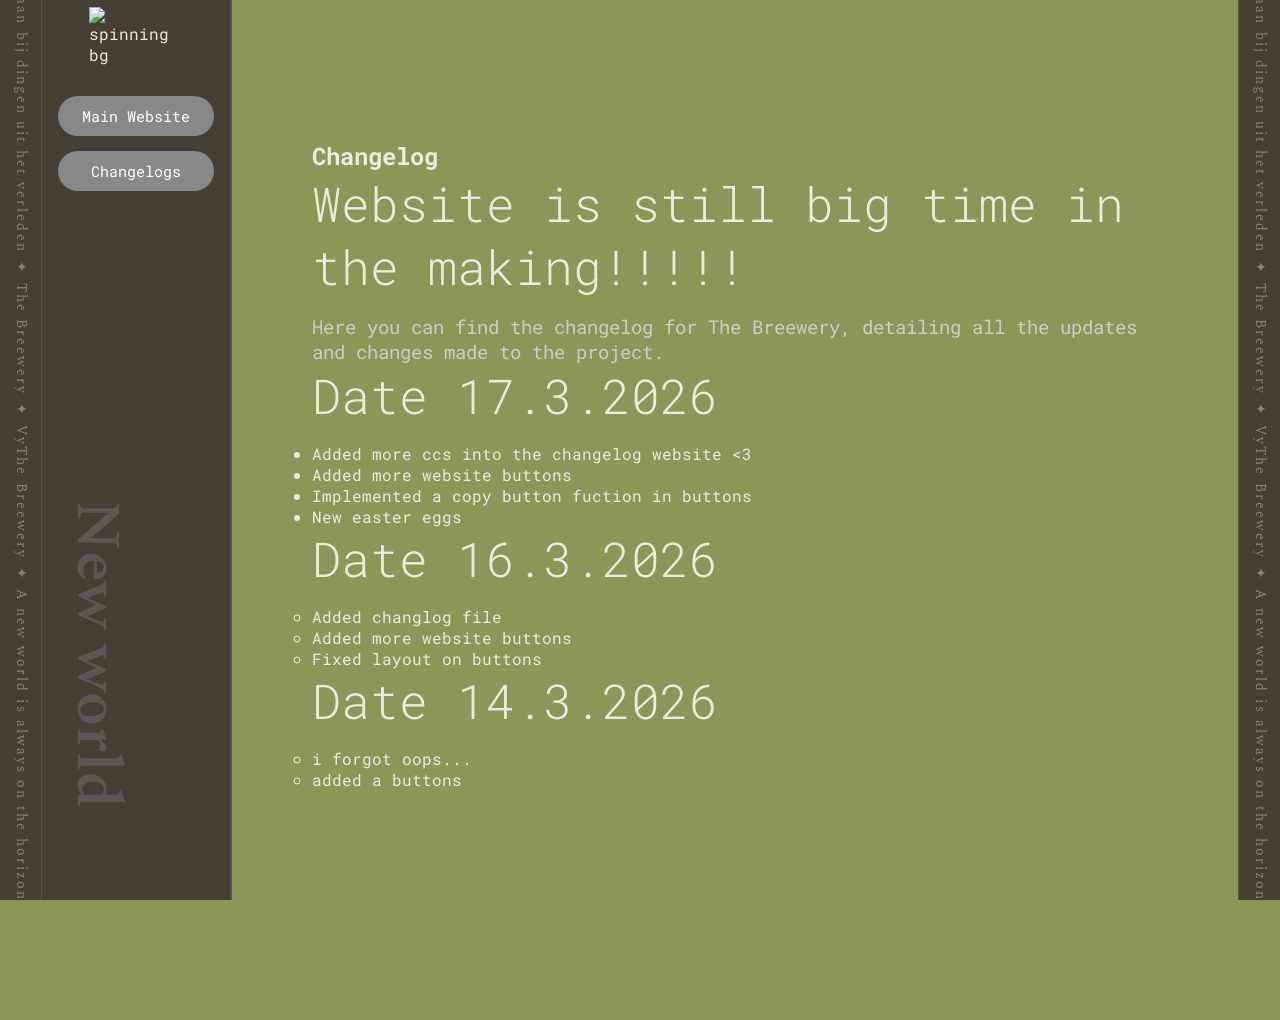
==== changelog.html @ ca7b268b "more info into the html changelog website" ====
<!DOCTYPE html>
<html lang="en">
<head>
    <meta charset="UTF-8">
    <title>The Breewery</title>
    <link rel="icon" type="image/x-icon" href="assets/favicon.ico">
    <link rel="stylesheet" href="style.css">

    <link rel="preconnect" href="https://fonts.googleapis.com">
    <link rel="preconnect" href="https://fonts.gstatic.com" crossorigin>
    <link href="https://fonts.googleapis.com/css2?family=Merriweather:ital,opsz,wght@0,18..144,300..900;1,18..144,300..900&family=Oswald:wght@200..700&family=Roboto+Mono:ital,wght@0,100..700;1,100..700&family=Spectral:ital,wght@0,200;0,300;0,400;0,500;0,600;0,700;0,800;1,200;1,300;1,400;1,500;1,600;1,700;1,800&display=swap" rel="stylesheet">
    <!-- Spetral, Roboto Mono, Merriweather, Oswald -->
</head>
<body>

<div class="layout">

    <div class="sidebar-ticker" aria-hidden="true">
        <span>The Breewery ✦ The Breewery ✦ A new world is always on the horizon ✦ The Breewery ✦ Vieme vytvoriť budúcnosť pre každého ✦ The Breewery ✦ Het leven gaat verder, maar blijf nooit stilstaan bij dingen uit het verleden ✦ The Breewery ✦ VyThe Breewery ✦ A new world is always on the horizon ✦ The Breewery ✦ Vieme vytvoriť budúcnosť pre každého ✦ The Breewery ✦tvor dačo nové každý deň ✦ The Breewery ✦ Organize your life and see clearly ✦ The Breewery ✦ The Breewery ✦ </span>
    </div>

    <nav class="sidebar">
        <div class="spin-bg-sidebar">
            <img src="assets/staticpicspin.png" class="spinner-img-sidebar" alt="spinning bg">
        </div>
        <a href="index.html"    class="nav-btn" data-sound="switch">Main Website</a>
        <a href="changelog.html"   class="nav-btn" data-sound="switch">Changelogs</a>

        <p class="sidebar-text"> New world </p>
    </nav>

<main class="content">
    <section id="changelog">
        <h1>Changelog</h1>

        <h2>Website is still big time in the making!!!!!</h2>
        <p>Here you can find the changelog for The Breewery, detailing all the updates and changes made to the project.</p>

        <h2>Date 17.3.2026</h2>
        <ul>
            <li>Added more ccs into the changelog website <3</li>
            <li>Added more website buttons</li>
            <li>Implemented a copy button fuction in buttons </li>
            <li>New easter eggs</li>

        <h2>Date 16.3.2026</h2>
        <ul>
            <li>Added changlog file</li>
            <li>Added more website buttons</li>
            <li>Fixed layout on buttons</li>
        </ul>

        <h2>Date 14.3.2026</h2>
        <ul>
            <li>i forgot oops...</li>
            <li>added a buttons</li>

        </ul>


    </section>


</main>

    <!-- Right Ticker strip -->
    <div class="sidebar-ticker sidebar-ticker--right" aria-hidden="true">
        <span>The Breewery ✦ The Breewery ✦ A new world is always on the horizon ✦ The Breewery ✦ Vieme vytvoriť budúcnosť pre každého ✦ The Breewery ✦ Het leven gaat verder, maar blijf nooit stilstaan bij dingen uit het verleden ✦ The Breewery ✦ VyThe Breewery ✦ A new world is always on the horizon ✦ The Breewery ✦ Vieme vytvoriť budúcnosť pre každého ✦ The Breewery ✦tvor dačo nové každý deň ✦ The Breewery ✦ Organize your life and see clearly ✦ The Breewery ✦ The Breewery ✦ </span>
    </div>

</div>
</body>
</html>
---- style.css ----
* {
    margin: 0;
    padding: 0;
    box-sizing: border-box;
}

body {
    background-color: #8c9657;
    color: #ecebe1; /* #f0e5c7 use this one if u feel chinese */
    font-family: Roboto Mono, monospace;
    min-height: 100vh;
}

/* ── Layout ─────────────────────────────────── */
.layout {
    display: flex;
    min-height: 100vh;
}

/* ── Sidebar ─────────────────────────────────── */
.sidebar {
    font-family: Roboto Mono, monospace;
    width: 190px;
    min-width: 190px;
    display: flex;
    flex-direction: column;
    align-items: center;
    gap: 15px;
    padding: 180px 16px 32px;
    position: sticky;
    top: 0;
    height: 100vh;
    border-right: 2px solid #555;
    background-color: #473f34;
    overflow: hidden;
    padding-top: 7.5%;
}

.nav-btn {
    display: block;
    width: 100%;
    padding: 10px 16px;
    background-color: #888;
    color: #fff;
    text-decoration: none;
    text-align: center;
    border-radius: 999px;
    font-size: 0.95rem;
    transition: background-color 0.2s ease, box-shadow 0.2s ease;
    position: relative;
    z-index: 1;
}
.nav-btn:hover {
    background-color: #bbb;
    box-shadow: 0 0 12px 4px rgba(255, 255, 255, 0.5);
    color: #111;
}

.sidebar-text {
    font-family: Spectral, serif;
    writing-mode: vertical-rl;
    text-orientation: mixed;
    font-size: clamp(2rem, 7vh, 10rem);
    font-weight: 600;
    margin-bottom: 60px;
    margin-top: auto;
    margin-right: 50%;
    color: #5e5555;
}

/* ── Main Content ────────────────────────────── */
.content {
    flex: 1;
    position: relative;
    padding: 60px 80px;
    overflow: hidden;
}

/* ── Spinning Background Image ───────────────── */
.spin-bg {
    position: fixed;
    top: 50%;
    left: calc(190px + 93%);
    transform: translate(-50%, -50%);
    z-index: 0;
    pointer-events: none;
    opacity: 0.60;
}

.spinner-img {
    width: 500px;
    height: 500px;
    object-fit: contain;
    animation: spin 12s linear infinite;
}

@keyframes spin {
    from { transform: rotate(0deg); }
    to   { transform: rotate(360deg); }
}

/* ── Sections ────────────────────────────────── */
section {
    position: relative;
    z-index: 1;
    min-height: 100vh;
    display: flex;
    flex-direction: column;
    justify-content: flex-start;
    padding-top: 80px;
}

section h2 {
    font-size: 3rem;
    font-weight: 300;
    margin-bottom: 16px;
}

section p {
    font-size: 1.2rem;
    color: #ccc;
}

/* ── Mute Button ─────────────────────────────── */
.mute-btn {
    position: fixed;
    bottom: 24px;
    left: 57px;
    z-index: 100;
    background-color: #888;
    border: none;
    border-radius: 999px;
    padding: 10px 16px;
    font-size: 1.2rem;
    cursor: pointer;
    transition: background-color 0.2s ease, box-shadow 0.2s ease;
    color: #fff;
}

.mute-btn:hover {
    background-color: #bbb;
    box-shadow: 0 0 12px 4px rgba(255, 255, 255, 0.5);
}

/* ── Spinning Background Image (sidebar) ─────── */
.spin-bg-sidebar {
    position: absolute;
    top: 1%;
    left: 50%;
    margin-block: -2px;
    transform: translateX(-50%);
    z-index: 0;
    pointer-events: none;
    opacity: 1;
}

.spinner-img-sidebar {
    width: clamp(60px, 17vw, 160px);
    height: clamp(60px, 17vw, 160px);
    object-fit: contain;
    animation: spin 12s linear infinite;
}

/* ── Sidebar Ticker ──────────────────────────── */
.sidebar-ticker {
    font-family: Spectral, serif;
    width: 42px;
    min-width: 42px;
    position: sticky;
    top: 0;
    height: 100vh;
    overflow: hidden;
    display: flex;
    align-items: center;
    justify-content: center;
    background-color: #473f34;
    border-right: 1px solid #555;
    z-index: 1;
}

.sidebar-ticker span {
    display: block;
    writing-mode: vertical-rl;
    text-orientation: mixed;
    white-space: nowrap;
    font-size: 0.85rem;
    letter-spacing: 0.15em;
    color: #fff;
    opacity: 0.35;
    animation: ticker-scroll 18s linear infinite;
}

@keyframes ticker-scroll {
    from { transform: translateY(0%); }
    to   { transform: translateY(-30%); }
}

/* ── Right Sidebar Ticker ─────────────────────── */
.sidebar-ticker--right {
    border-right: none;
    border-left: 1px solid #555;
}

.sidebar-ticker--right span {
    animation-direction: reverse;
}

/* ── Social Icons ────────────────────────────── */
.socials-row {
    display: flex;
    flex-direction: row;
    align-items: center;
    gap: 12px;
    margin: 8px 0;
}

.matrix-row {
    display: flex;
    flex-direction: row;
    align-items: center;
    gap: 10px;
    margin: 8px 0;
}

.matrix-row p {
    margin: 0;
}

.social-icon {
    width: 60px;
    height: 60px;
    object-fit: contain;
    cursor: pointer;
    transition: transform 0.2s ease, box-shadow 0.2s ease;
    border-radius: 10px;
}

.social-icon:hover {
    transform: scale(1.15);
    box-shadow: 0 0 10px 3px rgba(255, 255, 255, 0.4);
}

/* ── Things Section ──────────────────────────── */
.things-row {
    display: flex;
    flex-direction: row;
    align-items: center;
    gap: 24px;
    margin: 8px 0;
}

.vivian-gif {
    flex-shrink: 0;
    width: 200px;
    height: auto;
}

/* ── Buttons Row ─────────────────────────────── */
.buttons-row {
    display: flex;
    flex-direction: row;
    flex-wrap: wrap;
    align-items: center;
    gap: 8px;
    margin: 8px 0;
}
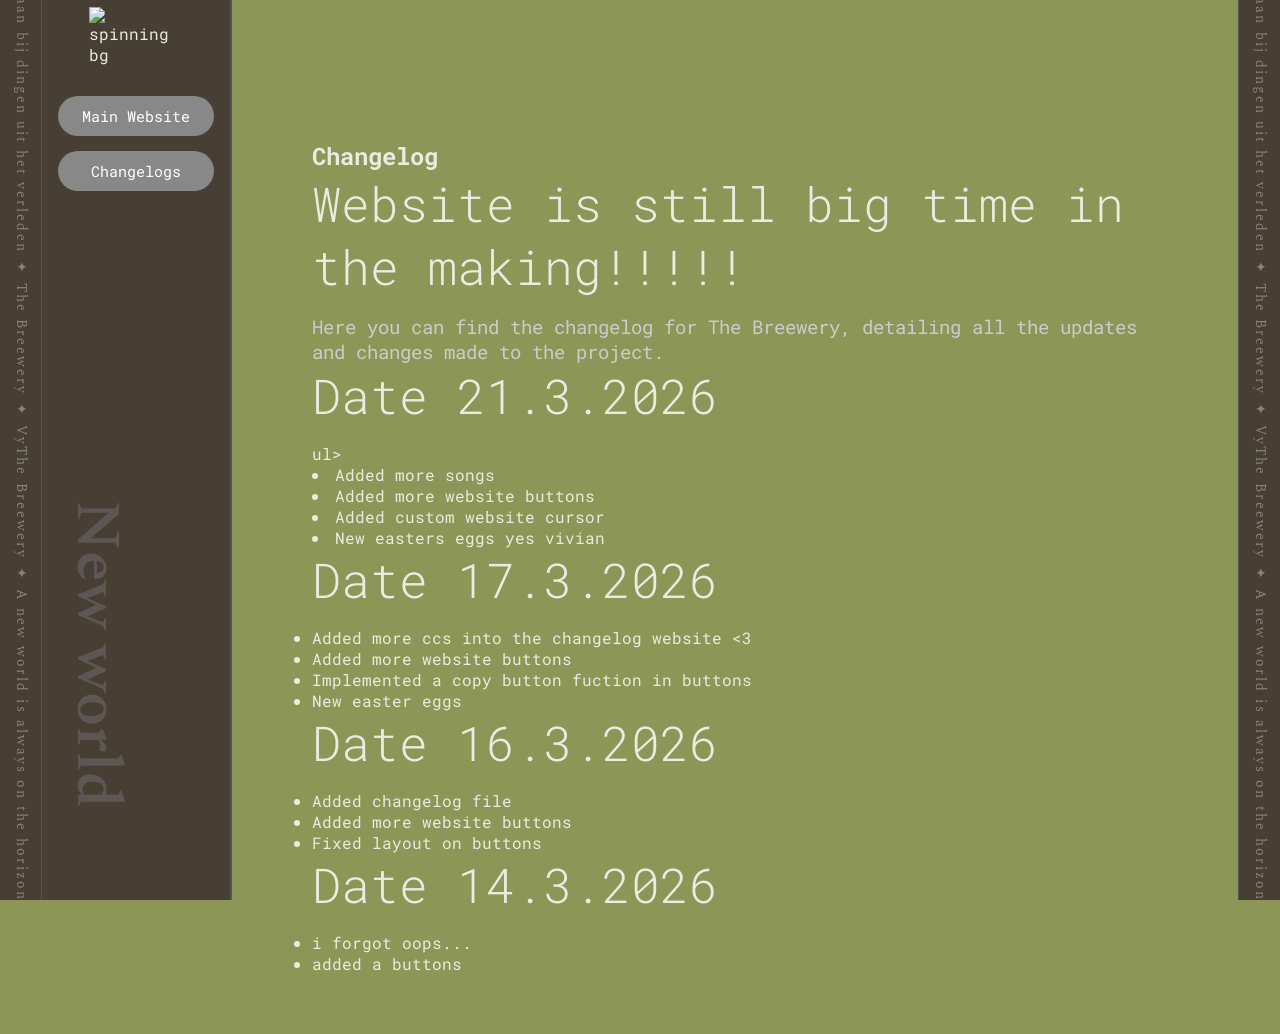
==== commit 54a82b5c: "added bunch of shii" ====
--- a/changelog.html
+++ b/changelog.html
@@ -36,16 +36,24 @@
         <h2>Website is still big time in the making!!!!!</h2>
         <p>Here you can find the changelog for The Breewery, detailing all the updates and changes made to the project.</p>
 
+        <h2>Date 21.3.2026</h2>
+        ul>
+            <li>Added more songs </li>
+            <li>Added more website buttons</li>
+            <li>Added custom website cursor</li>
+            <li>New easters eggs yes vivian</li>
+
+
         <h2>Date 17.3.2026</h2>
         <ul>
             <li>Added more ccs into the changelog website <3</li>
             <li>Added more website buttons</li>
             <li>Implemented a copy button fuction in buttons </li>
             <li>New easter eggs</li>
-
+        </ul>
         <h2>Date 16.3.2026</h2>
         <ul>
-            <li>Added changlog file</li>
+            <li>Added changelog file</li>
             <li>Added more website buttons</li>
             <li>Fixed layout on buttons</li>
         </ul>
@@ -69,5 +77,25 @@
     </div>
 
 </div>
+
+<script src="silly.js" type="module"></script>
+<script>
+    const bgAudio = document.getElementById('bg-audio');
+    const muteBtn = document.getElementById('mute-btn');
+
+    bgAudio.volume = 0.05;
+
+    // Start music on first interaction
+    document.addEventListener('click', () => {
+        if (bgAudio.paused) bgAudio.play().catch(() => {});
+    }, { once: true });
+
+    // Mute toggle
+    muteBtn.addEventListener('click', () => {
+        bgAudio.muted = !bgAudio.muted;
+        muteBtn.textContent = bgAudio.muted ? '🔇 Muted' : '🔊 Unmuted';
+    });
+</script>
+
 </body>
 </html>
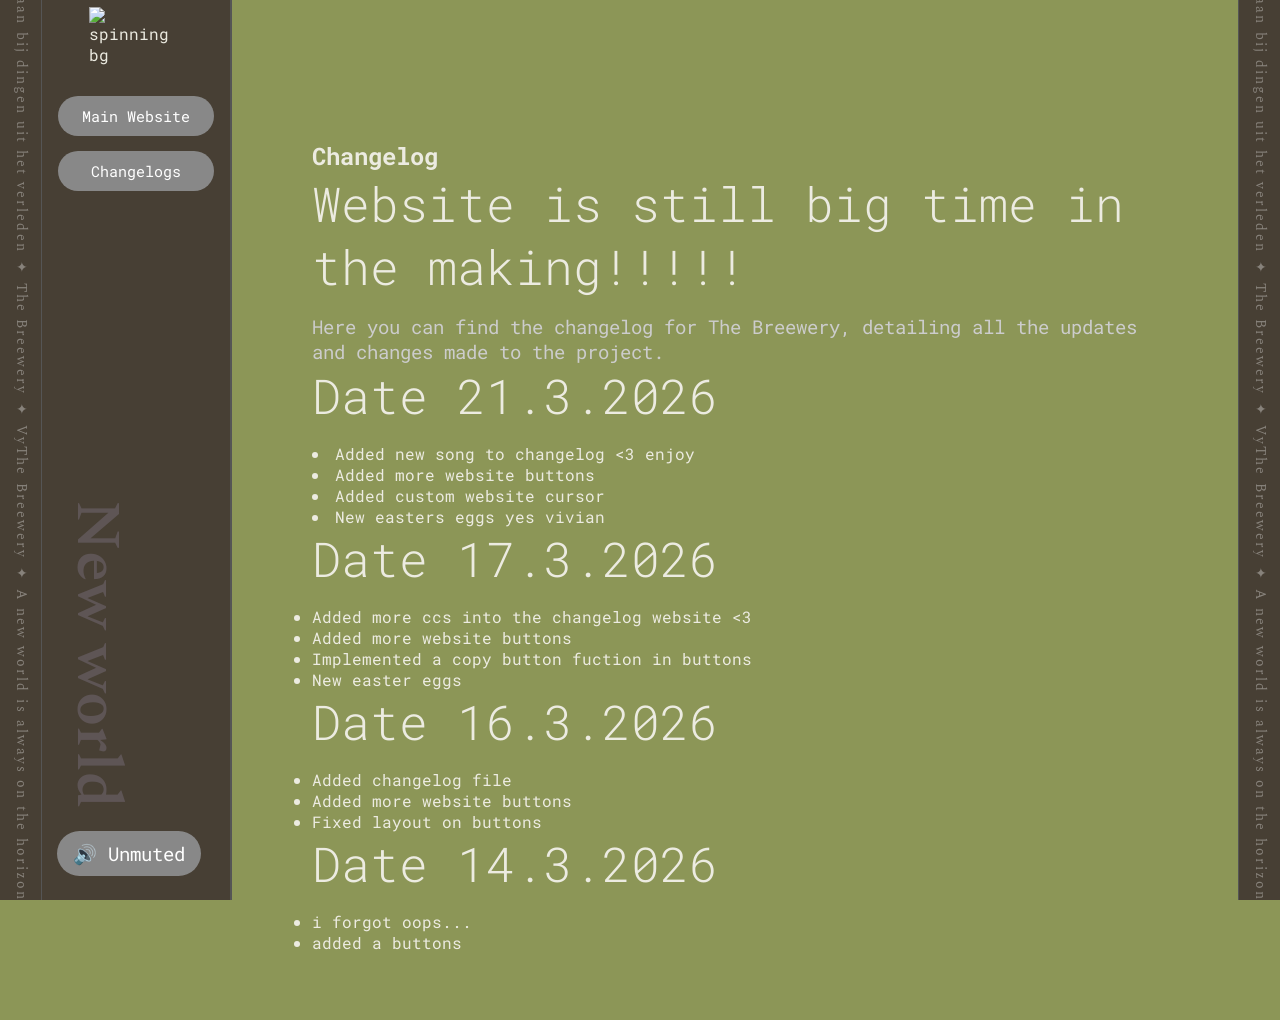
==== commit 00181338: "Added new bg audio" ====
--- a/changelog.html
+++ b/changelog.html
@@ -13,7 +13,11 @@
 </head>
 <body>
 
+<audio id="bg-audio" src="assets/audio/Synthesis_Catalyst.mp3" loop></audio>
+
 <div class="layout">
+
+    <button id="mute-btn" class="mute-btn" title="Toggle music" style="font-family: Roboto Mono, monospace">🔊 Unmuted</button>
 
     <div class="sidebar-ticker" aria-hidden="true">
         <span>The Breewery ✦ The Breewery ✦ A new world is always on the horizon ✦ The Breewery ✦ Vieme vytvoriť budúcnosť pre každého ✦ The Breewery ✦ Het leven gaat verder, maar blijf nooit stilstaan bij dingen uit het verleden ✦ The Breewery ✦ VyThe Breewery ✦ A new world is always on the horizon ✦ The Breewery ✦ Vieme vytvoriť budúcnosť pre každého ✦ The Breewery ✦tvor dačo nové každý deň ✦ The Breewery ✦ Organize your life and see clearly ✦ The Breewery ✦ The Breewery ✦ </span>
@@ -23,8 +27,8 @@
         <div class="spin-bg-sidebar">
             <img src="assets/staticpicspin.png" class="spinner-img-sidebar" alt="spinning bg">
         </div>
-        <a href="index.html"    class="nav-btn" data-sound="switch">Main Website</a>
-        <a href="changelog.html"   class="nav-btn" data-sound="switch">Changelogs</a>
+        <a href="index.html"   class="nav-btn" data-sound="switch">Main Website</a>
+        <a href="#changelog"   class="nav-btn" data-sound="switch">Changelogs</a>
 
         <p class="sidebar-text"> New world </p>
     </nav>
@@ -37,8 +41,7 @@
         <p>Here you can find the changelog for The Breewery, detailing all the updates and changes made to the project.</p>
 
         <h2>Date 21.3.2026</h2>
-        ul>
-            <li>Added more songs </li>
+            <li>Added new song to changelog <3 enjoy </li>
             <li>Added more website buttons</li>
             <li>Added custom website cursor</li>
             <li>New easters eggs yes vivian</li>
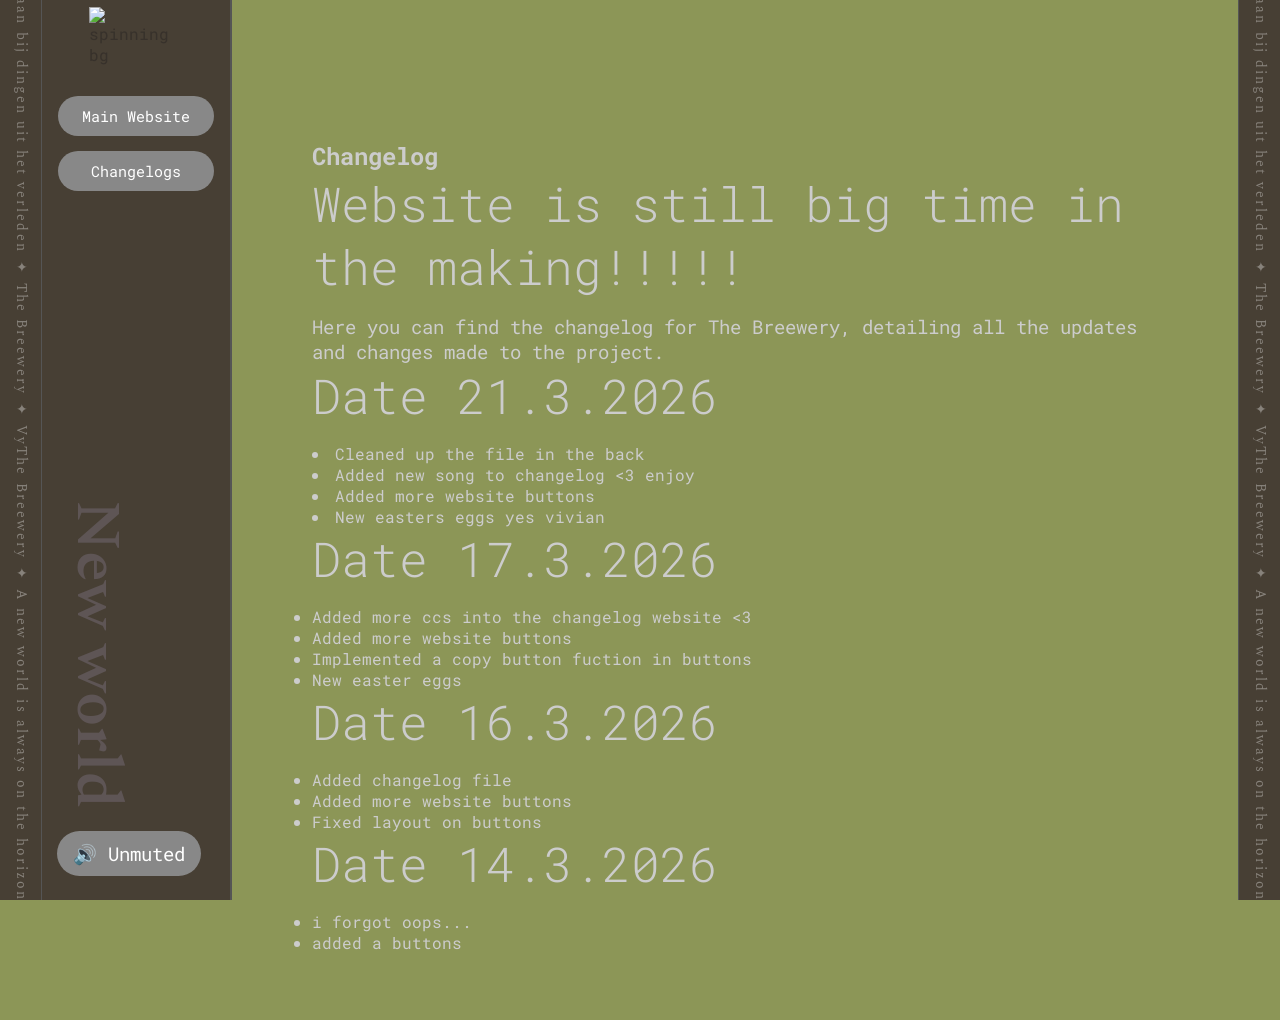
==== commit d432850d: "Added new bg audio" ====
--- a/changelog.html
+++ b/changelog.html
@@ -34,16 +34,16 @@
     </nav>
 
 <main class="content">
-    <section id="changelog">
+    <section id="changelog" style="color: #cccccc">
         <h1>Changelog</h1>
 
         <h2>Website is still big time in the making!!!!!</h2>
         <p>Here you can find the changelog for The Breewery, detailing all the updates and changes made to the project.</p>
 
         <h2>Date 21.3.2026</h2>
+            <li>Cleaned up the file in the back</li>
             <li>Added new song to changelog <3 enjoy </li>
             <li>Added more website buttons</li>
-            <li>Added custom website cursor</li>
             <li>New easters eggs yes vivian</li>
 
 
--- a/style.css
+++ b/style.css
@@ -6,11 +6,16 @@
 
 body {
     background-color: #8c9657;
-    color: #ecebe1; /* #f0e5c7 use this one if u feel chinese */
+    color: #37312b; /* #f0e5c7 use this one if u feel chinese, #ecebe1 */
     font-family: Roboto Mono, monospace;
     min-height: 100vh;
-}
-
+    /*cursor: url('assets/cursor/cursor.cur'), auto*/
+}
+
+/*a, button, img {
+    cursor: url('assets/cursor/hand_point.cur'), pointer;
+}
+*/
 /* ── Layout ─────────────────────────────────── */
 .layout {
     display: flex;
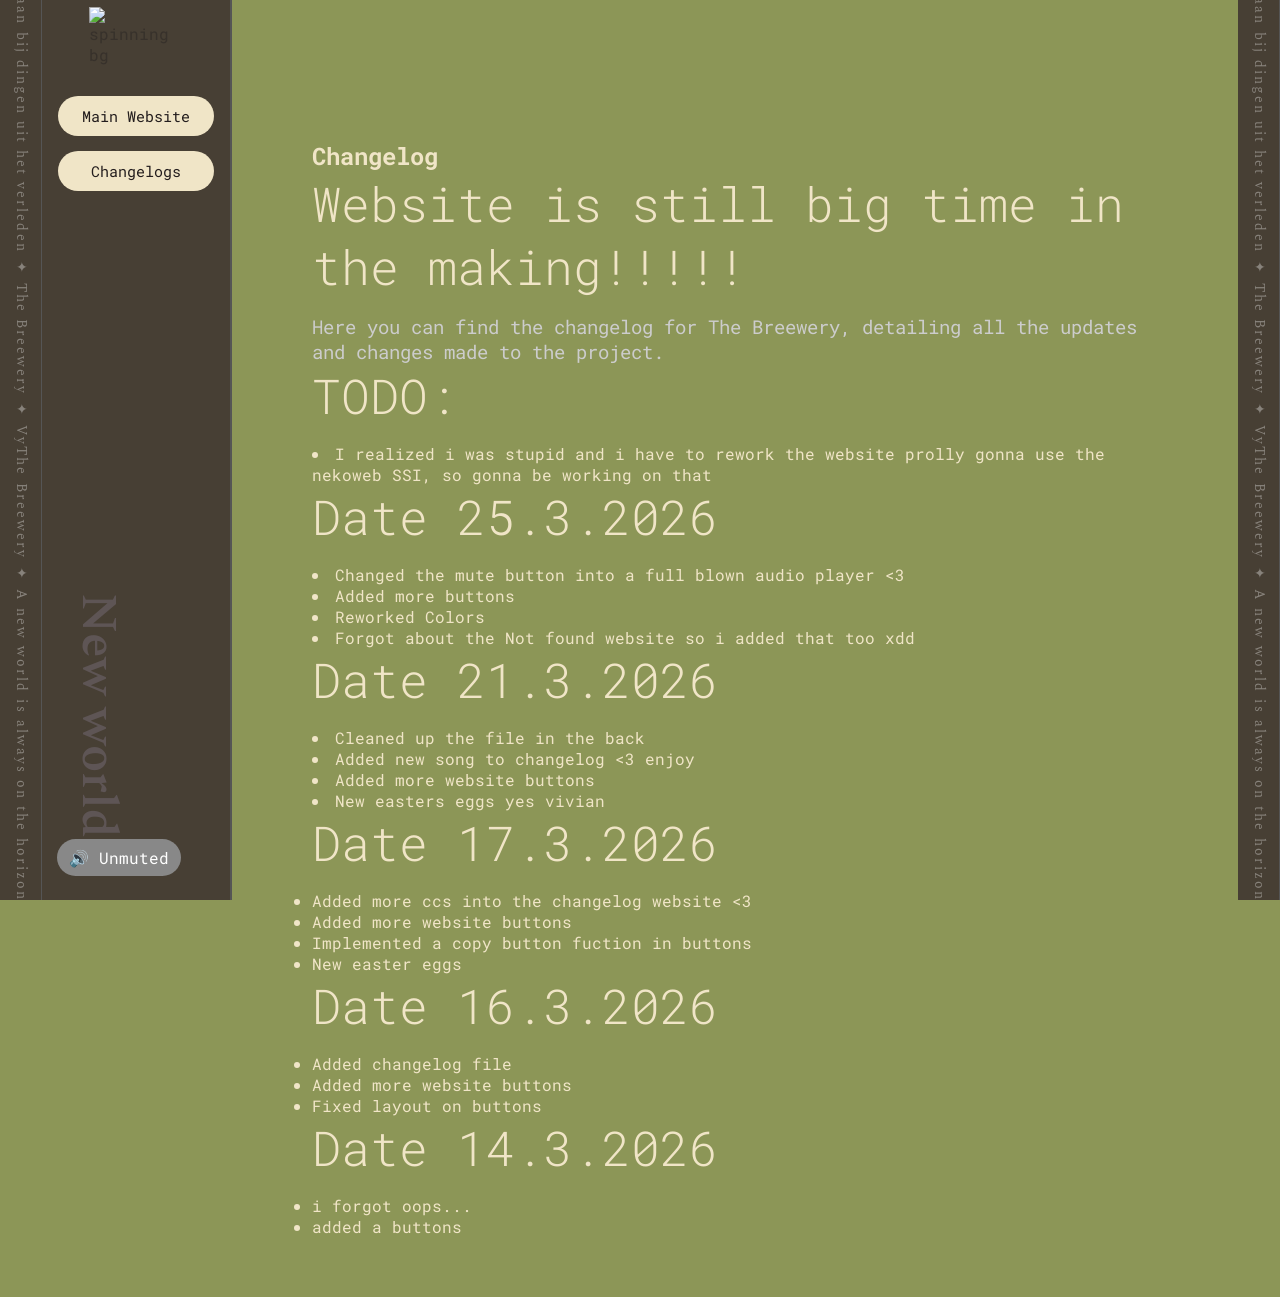
==== commit bc8d21d7: "Changes: -Changed the mute button to a music player -Reworked color schemes Updates: -Updated Change" ====
--- a/changelog.html
+++ b/changelog.html
@@ -34,11 +34,21 @@
     </nav>
 
 <main class="content">
-    <section id="changelog" style="color: #cccccc">
+    <section id="changelog" style="color: #f0e5c7">
         <h1>Changelog</h1>
 
         <h2>Website is still big time in the making!!!!!</h2>
-        <p>Here you can find the changelog for The Breewery, detailing all the updates and changes made to the project.</p>
+        <p>Here you can find the changelog for The Breewery, detailing all the updates and changes made to the project.
+
+        <h2>TODO:</h2>
+        <li>I realized i was stupid and i have to rework the website prolly gonna use the nekoweb SSI, so gonna be working on that</li>
+
+
+        <h2>Date 25.3.2026</h2>
+        <li>Changed the mute button into a full blown audio player <3 </li>
+        <li>Added more buttons</li>
+        <li>Reworked Colors</li>
+        <li>Forgot about the Not found website so i added that too xdd</li>
 
         <h2>Date 21.3.2026</h2>
             <li>Cleaned up the file in the back</li>
--- a/style.css
+++ b/style.css
@@ -45,8 +45,8 @@
     display: block;
     width: 100%;
     padding: 10px 16px;
-    background-color: #888;
-    color: #fff;
+    background-color: #f0e5c7; /*#888*/
+    color: #231d1d;
     text-decoration: none;
     text-align: center;
     border-radius: 999px;
@@ -65,9 +65,9 @@
     font-family: Spectral, serif;
     writing-mode: vertical-rl;
     text-orientation: mixed;
-    font-size: clamp(2rem, 7vh, 10rem);
+    font-size: clamp(1rem, 5.5vh, 7rem);
     font-weight: 600;
-    margin-bottom: 60px;
+    margin-bottom: 30px;
     margin-top: auto;
     margin-right: 50%;
     color: #5e5555;
@@ -200,10 +200,155 @@
     to   { transform: translateY(-30%); }
 }
 
-/* ── Right Sidebar Ticker ─────────────────────── */
-.sidebar-ticker--right {
-    border-right: none;
-    border-left: 1px solid #555;
+/* ── Audio Player in Sidebar ─────────────────── */
+.audio-player-sidebar {
+    width: 100%;
+    background-color: rgb(240, 229, 199);
+    border-radius: 8px;
+    padding: 12px;
+    box-shadow: 0 4px 16px rgba(0, 0, 0, 0.3);
+    border: 1px solid rgba(255, 255, 255, 0.1);
+    display: flex;
+    flex-direction: column;
+    gap: 10px;
+    position: relative;
+    z-index: 2;
+    margin-bottom: 20px;
+}
+
+.song-title-sidebar {
+    text-align: center;
+    font-size: 0.95rem;
+    font-weight: 500;
+    color: #151414;
+    font-family: Roboto Mono, monospace;
+    letter-spacing: 0.3px;
+}
+
+.player-controls-sidebar {
+    display: flex;
+    justify-content: center;
+    align-items: center;
+    gap: 12px;
+}
+
+.player-btn-sidebar {
+    background-color: #888;
+    border: none;
+    border-radius: 50%;
+    width: 36px;
+    height: 36px;
+    color: #fff;
+    font-size: 0.9rem;
+    cursor: pointer;
+    display: flex;
+    align-items: center;
+    justify-content: center;
+    transition: background-color 0.2s ease, transform 0.1s ease, box-shadow 0.2s ease;
+}
+
+.player-btn-sidebar:hover {
+    background-color: #aaa;
+    box-shadow: 0 0 10px 3px rgba(255, 255, 255, 0.25);
+    transform: scale(1.1);
+}
+
+.player-btn-sidebar:active {
+    transform: scale(0.95);
+}
+
+.play-toggle-sidebar {
+    width: 42px;
+    height: 42px;
+    font-size: 1.1rem;
+}
+
+.progress-bar-container-sidebar {
+    padding: 0 4px;
+}
+
+.progress-bar-sidebar {
+    width: 100%;
+    height: 5px;
+    border-radius: 999px;
+    background: linear-gradient(to right, #555 0%, #555 var(--value), #666 var(--value), #666 100%);
+    -webkit-appearance: none;
+    appearance: none;
+    outline: none;
+    cursor: pointer;
+}
+
+.progress-bar-sidebar::-webkit-slider-thumb {
+    -webkit-appearance: none;
+    appearance: none;
+    width: 12px;
+    height: 12px;
+    border-radius: 50%;
+    background-color: #fff;
+    cursor: pointer;
+    box-shadow: 0 0 5px rgba(0, 0, 0, 0.3);
+}
+
+.progress-bar-sidebar::-moz-range-thumb {
+    width: 12px;
+    height: 12px;
+    border-radius: 50%;
+    background-color: #fff;
+    cursor: pointer;
+    border: none;
+    box-shadow: 0 0 5px rgba(0, 0, 0, 0.3);
+}
+
+.volume-controls-sidebar {
+    display: flex;
+    align-items: center;
+    gap: 6px;
+    justify-content: center;
+}
+
+.volume-slider-sidebar {
+    width: 70px;
+    height: 5px;
+    border-radius: 999px;
+    background: linear-gradient(to right, #888 0%, #888 var(--value), #555 var(--value), #555 100%);
+    -webkit-appearance: none;
+    appearance: none;
+    outline: none;
+    cursor: pointer;
+}
+
+.volume-slider-sidebar::-webkit-slider-thumb {
+    -webkit-appearance: none;
+    appearance: none;
+    width: 10px;
+    height: 10px;
+    border-radius: 50%;
+    background-color: #fff;
+    cursor: pointer;
+    box-shadow: 0 0 4px rgba(0, 0, 0, 0.3);
+}
+
+.volume-slider-sidebar::-moz-range-thumb {
+    width: 10px;
+    height: 10px;
+    border-radius: 50%;
+    background-color: #fff;
+    cursor: pointer;
+    border: none;
+    box-shadow: 0 0 4px rgba(0, 0, 0, 0.3);
+}
+
+.volume-display-sidebar {
+    font-size: 0.7rem;
+    color: #1e1919;
+    min-width: 26px;
+    text-align: center;
+    font-family: Roboto Mono, monospace;
+}
+
+/* ── Remove old centered audio player ─────────── */
+.audio-player {
+    display: none;
 }
 
 .sidebar-ticker--right span {
@@ -269,3 +414,169 @@
     gap: 8px;
     margin: 8px 0;
 }
+
+
+/* ── Audio Player ────────────────────────────── */
+.audio-player {
+    position: fixed;
+    bottom: 24px;
+    left: 50%;
+    transform: translateX(-50%);
+    z-index: 100;
+    background-color: rgba(136, 136, 136, 0.95);
+    backdrop-filter: blur(8px);
+    border-radius: 16px;
+    padding: 24px;
+    width: 90%;
+    max-width: 400px;
+    box-shadow: 0 8px 32px rgba(0, 0, 0, 0.3);
+    border: 1px solid rgba(255, 255, 255, 0.1);
+}
+
+.song-title {
+    text-align: center;
+    font-size: 1.4rem;
+    font-weight: 500;
+    color: #fff;
+    margin-bottom: 20px;
+    font-family: Roboto Mono, monospace;
+    letter-spacing: 1px;
+}
+
+.player-controls {
+    display: flex;
+    justify-content: center;
+    align-items: center;
+    gap: 24px;
+    margin-bottom: 20px;
+}
+
+.player-btn {
+    background-color: #888;
+    border: none;
+    border-radius: 50%;
+    width: 48px;
+    height: 48px;
+    color: #fff;
+    font-size: 1.2rem;
+    cursor: pointer;
+    display: flex;
+    align-items: center;
+    justify-content: center;
+    transition: background-color 0.2s ease, transform 0.1s ease, box-shadow 0.2s ease;
+}
+
+.player-btn:hover {
+    background-color: #aaa;
+    box-shadow: 0 0 12px 4px rgba(255, 255, 255, 0.3);
+    transform: scale(1.1);
+}
+
+.player-btn:active {
+    transform: scale(0.95);
+}
+
+.play-toggle {
+    width: 56px;
+    height: 56px;
+    font-size: 1.4rem;
+}
+
+.progress-bar-container {
+    margin-bottom: 16px;
+}
+
+.progress-bar {
+    width: 100%;
+    height: 6px;
+    border-radius: 999px;
+    background: linear-gradient(to right, #555 0%, #555 var(--value), #666 var(--value), #666 100%);
+    -webkit-appearance: none;
+    appearance: none;
+    outline: none;
+    cursor: pointer;
+}
+
+.progress-bar::-webkit-slider-thumb {
+    -webkit-appearance: none;
+    appearance: none;
+    width: 14px;
+    height: 14px;
+    border-radius: 50%;
+    background-color: #fff;
+    cursor: pointer;
+    box-shadow: 0 0 6px rgba(0, 0, 0, 0.3);
+}
+
+.progress-bar::-moz-range-thumb {
+    width: 14px;
+    height: 14px;
+    border-radius: 50%;
+    background-color: #fff;
+    cursor: pointer;
+    border: none;
+    box-shadow: 0 0 6px rgba(0, 0, 0, 0.3);
+}
+
+.volume-mute-controls {
+    display: flex;
+    align-items: center;
+    gap: 12px;
+    justify-content: center;
+}
+
+.mute-btn {
+    background-color: #888;
+    border: none;
+    border-radius: 999px;
+    padding: 8px 12px;
+    font-size: 1rem;
+    cursor: pointer;
+    transition: background-color 0.2s ease, box-shadow 0.2s ease;
+    color: #fff;
+}
+
+.mute-btn:hover {
+    background-color: #bbb;
+    box-shadow: 0 0 12px 4px rgba(255, 255, 255, 0.3);
+}
+
+.volume-slider {
+    width: 100px;
+    height: 6px;
+    border-radius: 999px;
+    background: linear-gradient(to right, #888 0%, #888 var(--value), #555 var(--value), #555 100%);
+    -webkit-appearance: none;
+    appearance: none;
+    outline: none;
+    cursor: pointer;
+}
+
+.volume-slider::-webkit-slider-thumb {
+    -webkit-appearance: none;
+    appearance: none;
+    width: 12px;
+    height: 12px;
+    border-radius: 50%;
+    background-color: #fff;
+    cursor: pointer;
+    box-shadow: 0 0 4px rgba(0, 0, 0, 0.3);
+}
+
+.volume-slider::-moz-range-thumb {
+    width: 12px;
+    height: 12px;
+    border-radius: 50%;
+    background-color: #fff;
+    cursor: pointer;
+    border: none;
+    box-shadow: 0 0 4px rgba(0, 0, 0, 0.3);
+}
+
+.volume-display {
+    font-size: 0.8rem;
+    color: #fff;
+    min-width: 32px;
+    text-align: right;
+    font-family: Roboto Mono, monospace;
+}
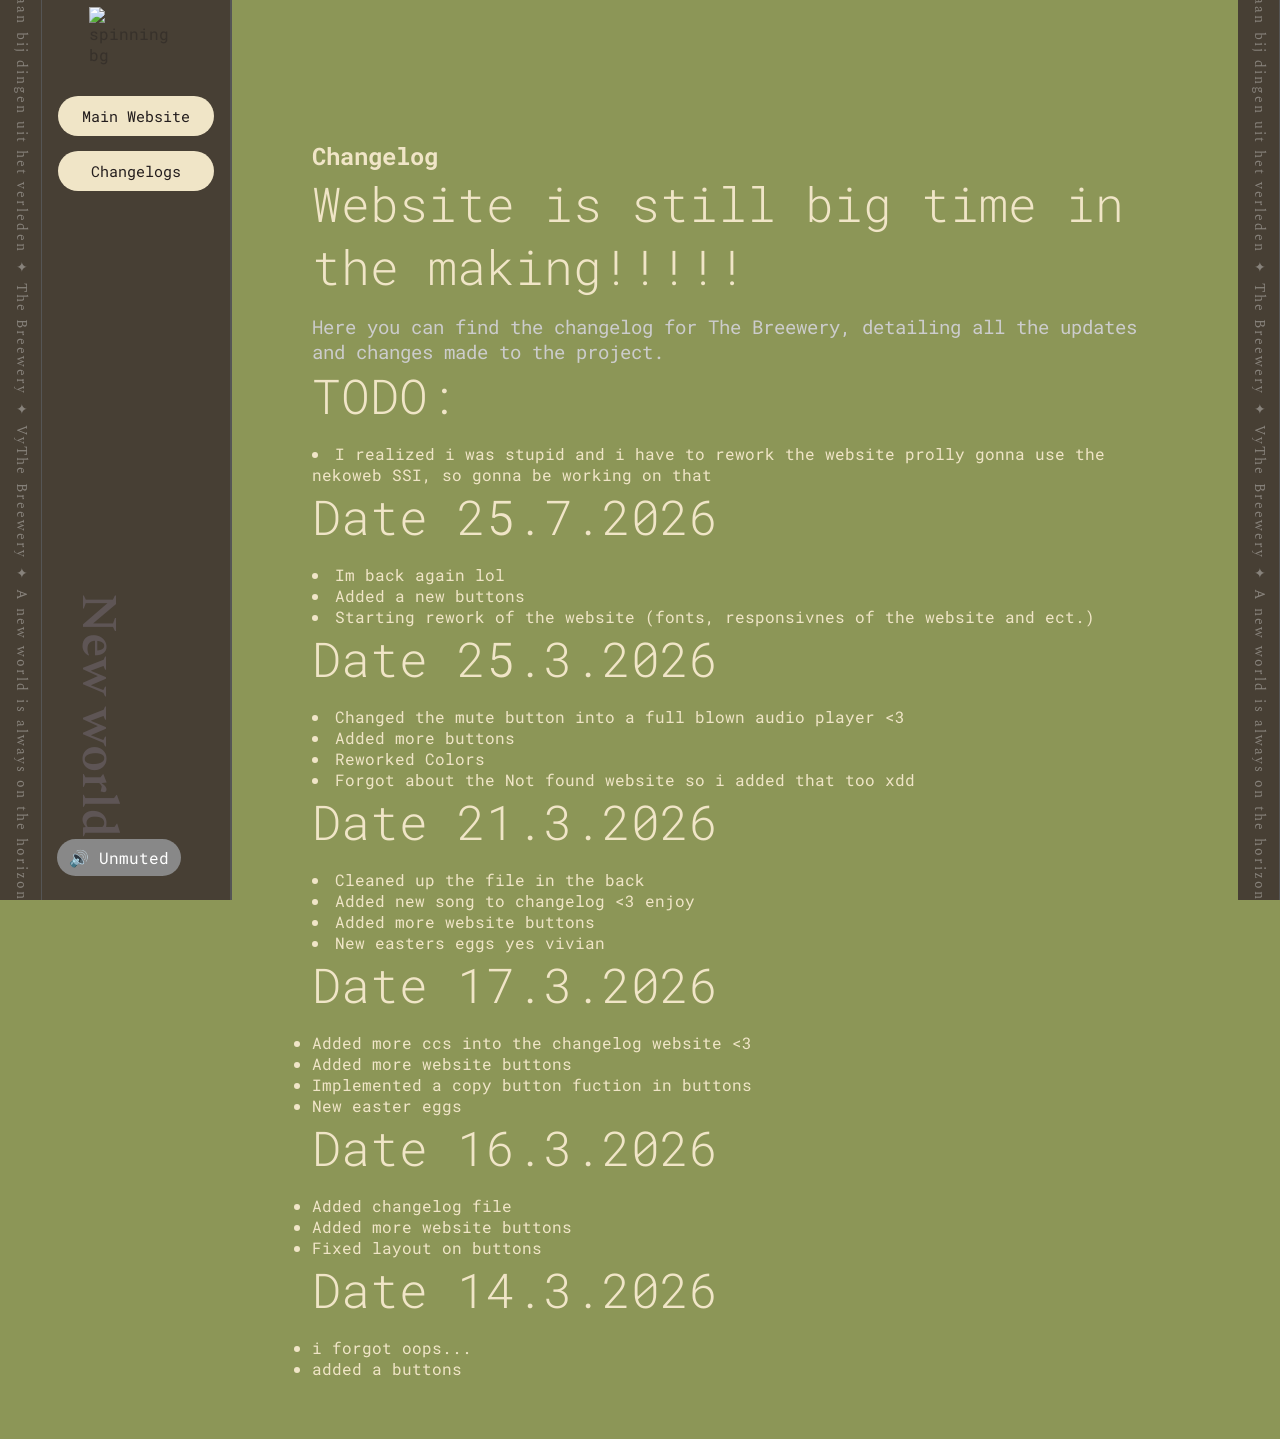
==== commit c3e1ad0f: "Added button and new text, reworking stuff" ====
--- a/changelog.html
+++ b/changelog.html
@@ -43,6 +43,10 @@
         <h2>TODO:</h2>
         <li>I realized i was stupid and i have to rework the website prolly gonna use the nekoweb SSI, so gonna be working on that</li>
 
+        <h2>Date 25.7.2026</h2>
+        <li>Im back again lol</li>
+        <li>Added a new buttons</li>
+        <li>Starting rework of the website (fonts, responsivnes of the website and ect.)</li>
 
         <h2>Date 25.3.2026</h2>
         <li>Changed the mute button into a full blown audio player <3 </li>
--- a/style.css
+++ b/style.css
@@ -579,4 +579,43 @@
     min-width: 32px;
     text-align: right;
     font-family: Roboto Mono, monospace;
+}
+
+/* ── Not Found Section (from image) ──────────── */
+.not-found-box {
+    background-color: #37312b; /* or #e61e14 as in the image */
+    /* border-radius: 50px; */
+    padding: 60% 40px;
+    display: flex;
+    flex-direction: column;
+    align-items: center;
+    justify-content: center;
+    text-align: center;
+    gap: 20px;
+    max-width: 700px;
+    margin: auto;
+    box-shadow: 0 10px 30px rgba(0, 0, 0, 0.2);
+}
+
+.not-found-box h2, .not-found-box h3 {
+    color: #f0e5c7;
+    margin: 0;
+    font-weight: 400;
+}
+
+.not-found-box .nav-btn {
+    background-color: transparent;
+    color: #f0e5c7;
+    border: none;
+    box-shadow: none;
+    padding: 10px 20px;
+    font-size: 1.2rem;
+    text-decoration: none;
+    transition: transform 0.2s ease;
+}
+
+.not-found-box .nav-btn:hover {
+    background-color: rgba(0, 0, 0, 0.1);
+    box-shadow: none;
+    transform: scale(1.05);
 }
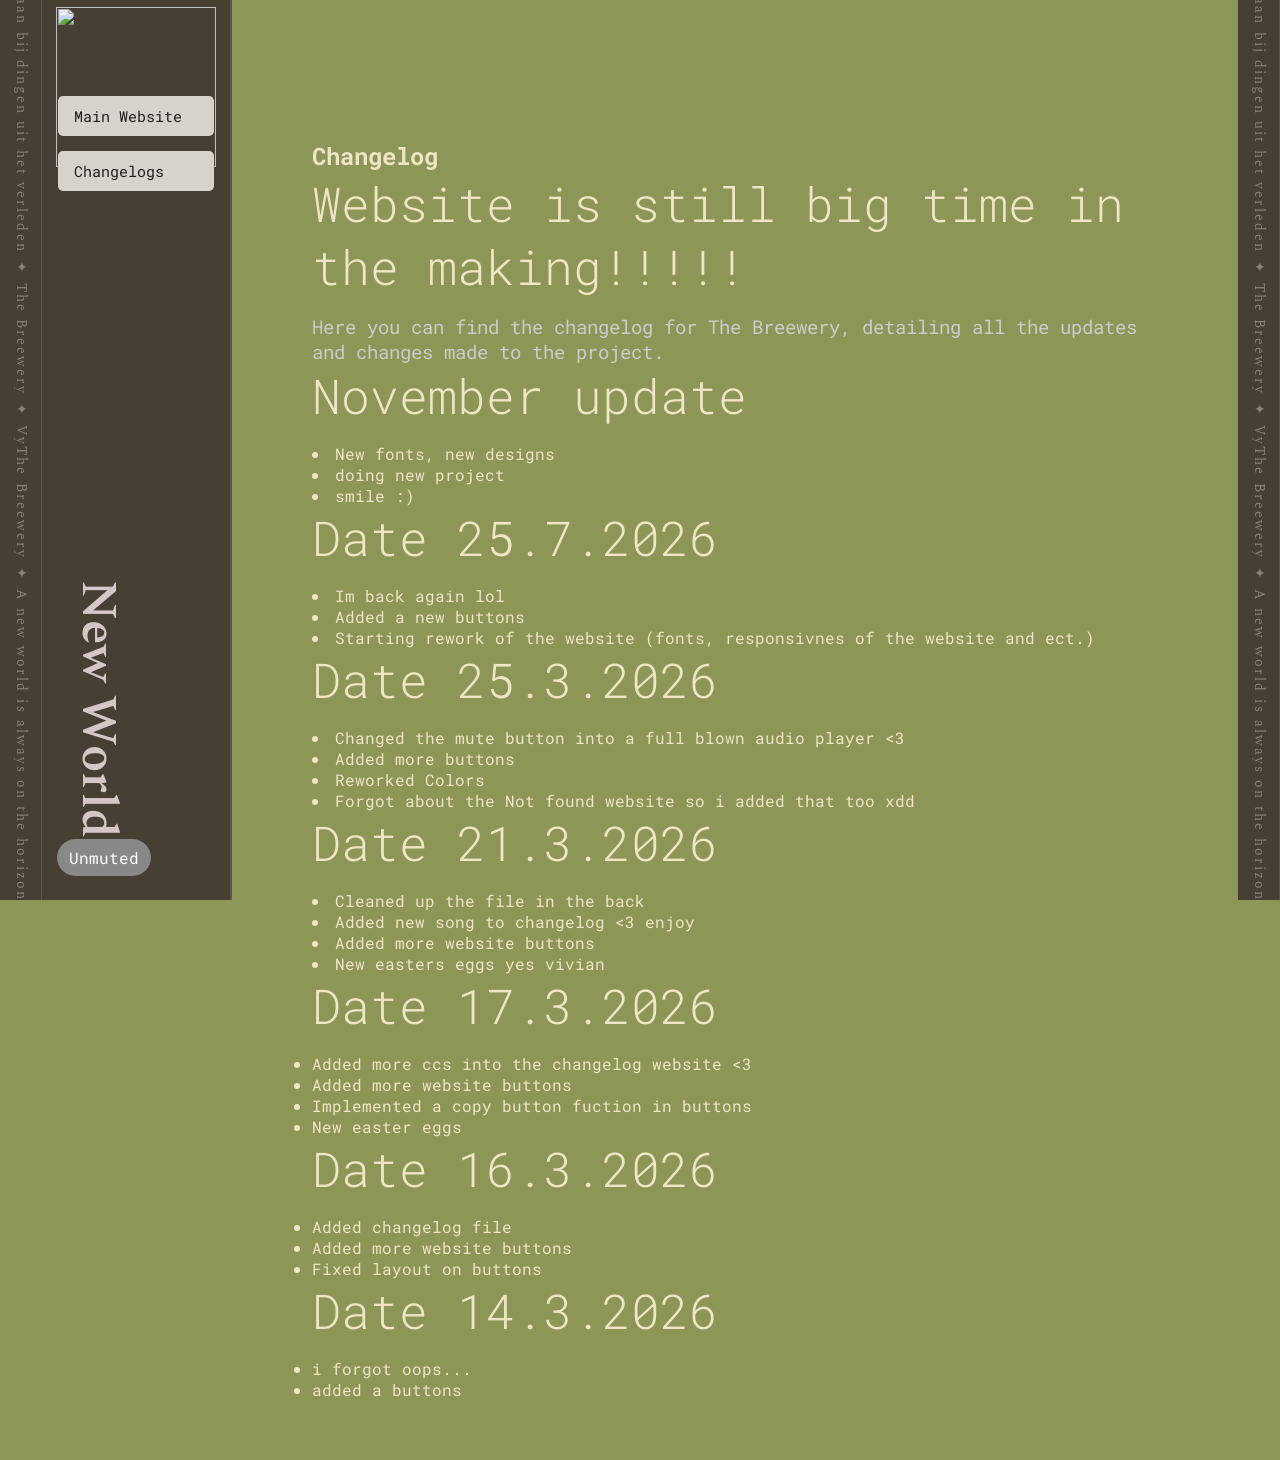
==== commit ff8fa74f: "new updates" ====
--- a/changelog.html
+++ b/changelog.html
@@ -2,6 +2,7 @@
 <html lang="en">
 <head>
     <meta charset="UTF-8">
+    <meta name="viewport" content="width=device-width, initial-scale=1.0">
     <title>The Breewery</title>
     <link rel="icon" type="image/x-icon" href="assets/favicon.ico">
     <link rel="stylesheet" href="style.css">
@@ -17,20 +18,30 @@
 
 <div class="layout">
 
-    <button id="mute-btn" class="mute-btn" title="Toggle music" style="font-family: Roboto Mono, monospace">🔊 Unmuted</button>
+    <button id="mute-btn" class="mute-btn" title="Toggle music" style="font-family: Roboto Mono, monospace">Unmuted</button>
 
     <div class="sidebar-ticker" aria-hidden="true">
         <span>The Breewery ✦ The Breewery ✦ A new world is always on the horizon ✦ The Breewery ✦ Vieme vytvoriť budúcnosť pre každého ✦ The Breewery ✦ Het leven gaat verder, maar blijf nooit stilstaan bij dingen uit het verleden ✦ The Breewery ✦ VyThe Breewery ✦ A new world is always on the horizon ✦ The Breewery ✦ Vieme vytvoriť budúcnosť pre každého ✦ The Breewery ✦tvor dačo nové každý deň ✦ The Breewery ✦ Organize your life and see clearly ✦ The Breewery ✦ The Breewery ✦ </span>
     </div>
 
     <nav class="sidebar">
-        <div class="spin-bg-sidebar">
-            <img src="assets/staticpicspin.png" class="spinner-img-sidebar" alt="spinning bg">
+        <div class="sidebar-header">
+            <div class="spin-bg-sidebar">
+                <img src="assets/staticpicspin.png" class="spinner-img-sidebar" alt="">
+            </div>
+            <p class="sidebar-text">New World</p>
+            <button class="sidebar-toggle" type="button" aria-label="Toggle navigation" aria-expanded="false" aria-controls="sidebar-menu">
+                <span aria-hidden="true">☰</span>
+            </button>
         </div>
-        <a href="index.html"   class="nav-btn" data-sound="switch">Main Website</a>
-        <a href="#changelog"   class="nav-btn" data-sound="switch">Changelogs</a>
-
-        <p class="sidebar-text"> New world </p>
+        <div class="sidebar-menu" id="sidebar-menu">
+            <div class="sidebar-menu-inner">
+                <div class="sidebar-menu-links">
+                    <a href="index.html" class="nav-btn" data-sound="switch">Main Website</a>
+                    <a href="#changelog" class="nav-btn" data-sound="switch">Changelogs</a>
+                </div>
+            </div>
+        </div>
     </nav>
 
 <main class="content">
@@ -40,8 +51,10 @@
         <h2>Website is still big time in the making!!!!!</h2>
         <p>Here you can find the changelog for The Breewery, detailing all the updates and changes made to the project.
 
-        <h2>TODO:</h2>
-        <li>I realized i was stupid and i have to rework the website prolly gonna use the nekoweb SSI, so gonna be working on that</li>
+        <h2> November update</h2>
+        <li>New fonts, new designs</li>
+        <li>doing new project</li>
+        <li>smile :) </li>
 
         <h2>Date 25.7.2026</h2>
         <li>Im back again lol</li>
@@ -96,6 +109,7 @@
 </div>
 
 <script src="silly.js" type="module"></script>
+<script src="navigation.js" defer></script>
 <script>
     const bgAudio = document.getElementById('bg-audio');
     const muteBtn = document.getElementById('mute-btn');
--- a/style.css
+++ b/style.css
@@ -41,22 +41,34 @@
     padding-top: 7.5%;
 }
 
+.sidebar-header,
+.sidebar-menu,
+.sidebar-menu-inner,
+.sidebar-menu-links {
+    display: contents;
+}
+
+.sidebar-toggle {
+    display: none;
+}
+
 .nav-btn {
     display: block;
     width: 100%;
     padding: 10px 16px;
-    background-color: #f0e5c7; /*#888*/
+    background-color: #d7d3cc; /*#888 #f0e5c7;*/
     color: #231d1d;
     text-decoration: none;
-    text-align: center;
-    border-radius: 999px;
+    text-align: left;
+    border-radius: 5px;
     font-size: 0.95rem;
     transition: background-color 0.2s ease, box-shadow 0.2s ease;
     position: relative;
     z-index: 1;
+    order: 1;
 }
 .nav-btn:hover {
-    background-color: #bbb;
+    background-color: #e7dede;
     box-shadow: 0 0 12px 4px rgba(255, 255, 255, 0.5);
     color: #111;
 }
@@ -70,7 +82,8 @@
     margin-bottom: 30px;
     margin-top: auto;
     margin-right: 50%;
-    color: #5e5555;
+    color: #d5c7c7;
+    order: 2;
 }
 
 /* ── Main Content ────────────────────────────── */
@@ -201,6 +214,7 @@
 }
 
 /* ── Audio Player in Sidebar ─────────────────── */
+/*TODO - Rework the new design of the player in the corner */
 .audio-player-sidebar {
     width: 100%;
     background-color: rgb(240, 229, 199);
@@ -214,6 +228,7 @@
     position: relative;
     z-index: 2;
     margin-bottom: 20px;
+    order: 3;
 }
 
 .song-title-sidebar {
@@ -434,11 +449,11 @@
 }
 
 .song-title {
-    text-align: center;
+    text-align: left;
     font-size: 1.4rem;
     font-weight: 500;
     color: #fff;
-    margin-bottom: 20px;
+    margin-bottom: 25px;
     font-family: Roboto Mono, monospace;
     letter-spacing: 1px;
 }
@@ -618,4 +633,134 @@
     background-color: rgba(0, 0, 0, 0.1);
     box-shadow: none;
     transform: scale(1.05);
+}
+
+@media (max-width: 700px) {
+    .layout {
+        flex-direction: column;
+    }
+
+    .sidebar-ticker {
+        display: none;
+    }
+
+    .sidebar {
+        width: 100%;
+        min-width: 0;
+        height: auto;
+        min-height: 0;
+        position: relative;
+        padding: 8px 10px;
+        border-right: 0;
+        border-bottom: 2px solid #555;
+        overflow: visible;
+        gap: 0;
+    }
+
+    .sidebar-header {
+        display: flex;
+        position: relative;
+        align-items: center;
+        gap: 4px;
+        min-height: 48px;
+        padding-left: 46px;
+    }
+
+    .spin-bg-sidebar {
+        top: 50%;
+        left: 0;
+        margin: 0;
+        transform: translateY(-50%);
+    }
+
+    .spinner-img-sidebar {
+        width: 40px;
+        height: 40px;
+    }
+
+    .sidebar-text {
+        writing-mode: horizontal-tb;
+        text-orientation: initial;
+        font-size: clamp(0.9rem, 4vw, 1.25rem);
+        margin: 0;
+        flex: 1;
+        min-width: 0;
+        white-space: nowrap;
+    }
+
+    .sidebar-toggle {
+        display: inline-flex;
+        align-items: center;
+        justify-content: center;
+        flex: 0 0 36px;
+        width: 36px;
+        height: 36px;
+        padding: 0;
+        border: 1px solid rgba(255, 255, 255, 0.35);
+        border-radius: 5px;
+        background-color: #d7d3cc;
+        color: #231d1d;
+        font-size: 1.25rem;
+        cursor: pointer;
+    }
+
+    .sidebar-toggle:focus-visible {
+        outline: 2px solid #f0e5c7;
+        outline-offset: 3px;
+    }
+
+    .sidebar-menu {
+        display: grid;
+        grid-template-rows: 1fr;
+        opacity: 1;
+        visibility: visible;
+        transition: grid-template-rows 0.35s ease, opacity 0.2s ease, visibility 0s;
+    }
+
+    .sidebar-menu-inner {
+        display: flex;
+        flex-direction: column;
+        gap: 12px;
+        min-height: 0;
+        overflow: hidden;
+        padding-top: 12px;
+    }
+
+    .sidebar-menu-links {
+        display: flex;
+        flex-direction: column;
+        gap: 10px;
+    }
+
+    .sidebar-menu .nav-btn {
+        order: 0;
+    }
+
+    .sidebar-menu .audio-player-sidebar {
+        order: 0;
+        margin: 0 0 4px;
+    }
+
+    .sidebar.menu-ready:not(.is-open) .sidebar-menu {
+        grid-template-rows: 0fr;
+        opacity: 0;
+        visibility: hidden;
+        pointer-events: none;
+        transition: grid-template-rows 0.35s ease, opacity 0.2s ease, visibility 0s linear 0.35s;
+    }
+
+    .content {
+        min-width: 0;
+        padding: 32px 20px;
+    }
+
+    .spin-bg {
+        left: 93%;
+    }
+}
+
+@media (prefers-reduced-motion: reduce) {
+    .sidebar-menu {
+        transition: none;
+    }
 }
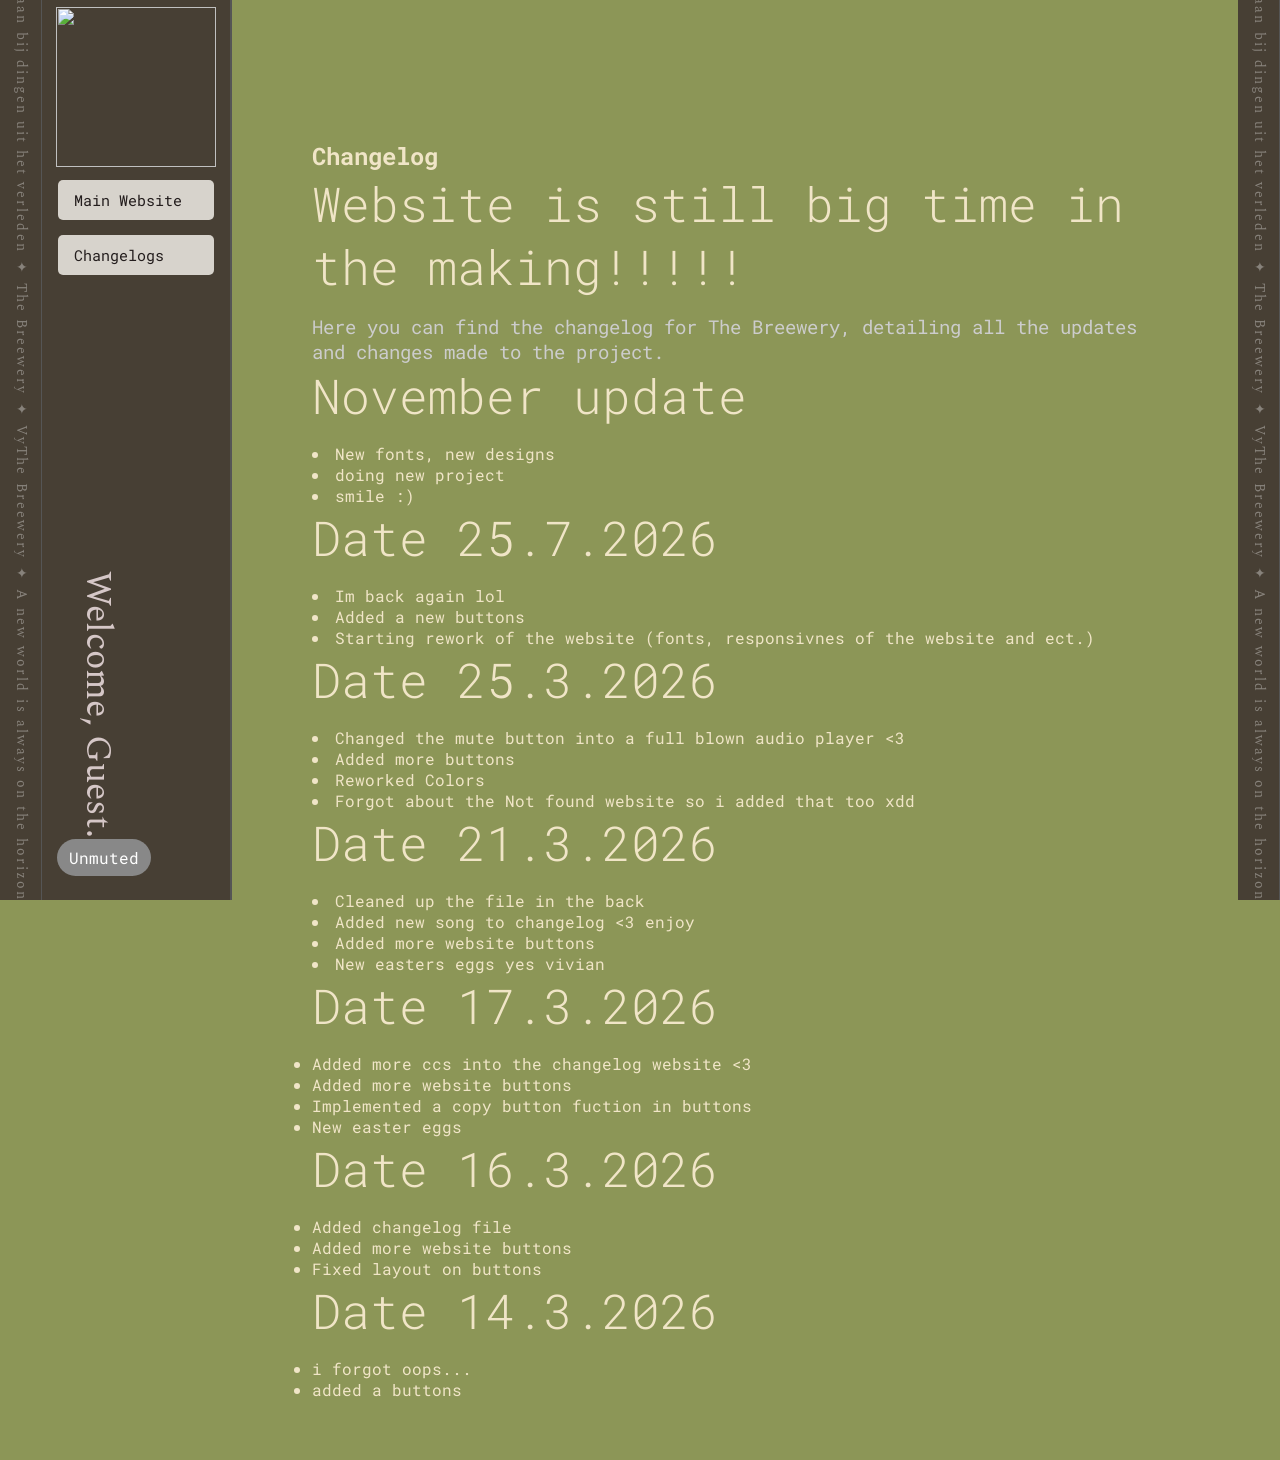
==== commit 3e0bae99: "new updates for code, added navigation.js file for vievport stuff" ====
--- a/changelog.html
+++ b/changelog.html
@@ -29,8 +29,8 @@
             <div class="spin-bg-sidebar">
                 <img src="assets/staticpicspin.png" class="spinner-img-sidebar" alt="">
             </div>
-            <p class="sidebar-text">New World</p>
-            <button class="sidebar-toggle" type="button" aria-label="Toggle navigation" aria-expanded="false" aria-controls="sidebar-menu">
+            <p class="sidebar-text">Welcome, Guest.</p>
+            <button class="sidebar-toggle" type="button" aria-label="Toggle navigation" aria-expanded="true" aria-controls="sidebar-menu">
                 <span aria-hidden="true">☰</span>
             </button>
         </div>
--- a/style.css
+++ b/style.css
@@ -37,8 +37,9 @@
     height: 100vh;
     border-right: 2px solid #555;
     background-color: #473f34;
-    overflow: hidden;
-    padding-top: 7.5%;
+    overflow-x: hidden;
+    overflow-y: auto;
+    padding-top: clamp(80px, calc(17vw + 20px), 180px);
 }
 
 .sidebar-header,
@@ -77,8 +78,8 @@
     font-family: Spectral, serif;
     writing-mode: vertical-rl;
     text-orientation: mixed;
-    font-size: clamp(1rem, 5.5vh, 7rem);
-    font-weight: 600;
+    font-size: clamp(1rem, 4vh, 7rem);
+    font-weight: 400;
     margin-bottom: 30px;
     margin-top: auto;
     margin-right: 50%;
@@ -692,6 +693,7 @@
         display: inline-flex;
         align-items: center;
         justify-content: center;
+        order: 3;
         flex: 0 0 36px;
         width: 36px;
         height: 36px;
@@ -709,6 +711,10 @@
         outline-offset: 3px;
     }
 
+    .sidebar:not(.menu-ready) .sidebar-toggle {
+        display: none;
+    }
+
     .sidebar-menu {
         display: grid;
         grid-template-rows: 1fr;
@@ -723,6 +729,11 @@
         gap: 12px;
         min-height: 0;
         overflow: hidden;
+        padding-top: 0;
+        transition: padding-top 0.35s ease;
+    }
+
+    .sidebar.is-open .sidebar-menu-inner {
         padding-top: 12px;
     }
 
@@ -749,6 +760,10 @@
         transition: grid-template-rows 0.35s ease, opacity 0.2s ease, visibility 0s linear 0.35s;
     }
 
+    .sidebar.menu-ready:not(.is-open) .sidebar-menu-inner {
+        padding-top: 0;
+    }
+
     .content {
         min-width: 0;
         padding: 32px 20px;
@@ -760,7 +775,8 @@
 }
 
 @media (prefers-reduced-motion: reduce) {
-    .sidebar-menu {
+    .sidebar-menu,
+    .sidebar-menu-inner {
         transition: none;
     }
 }
